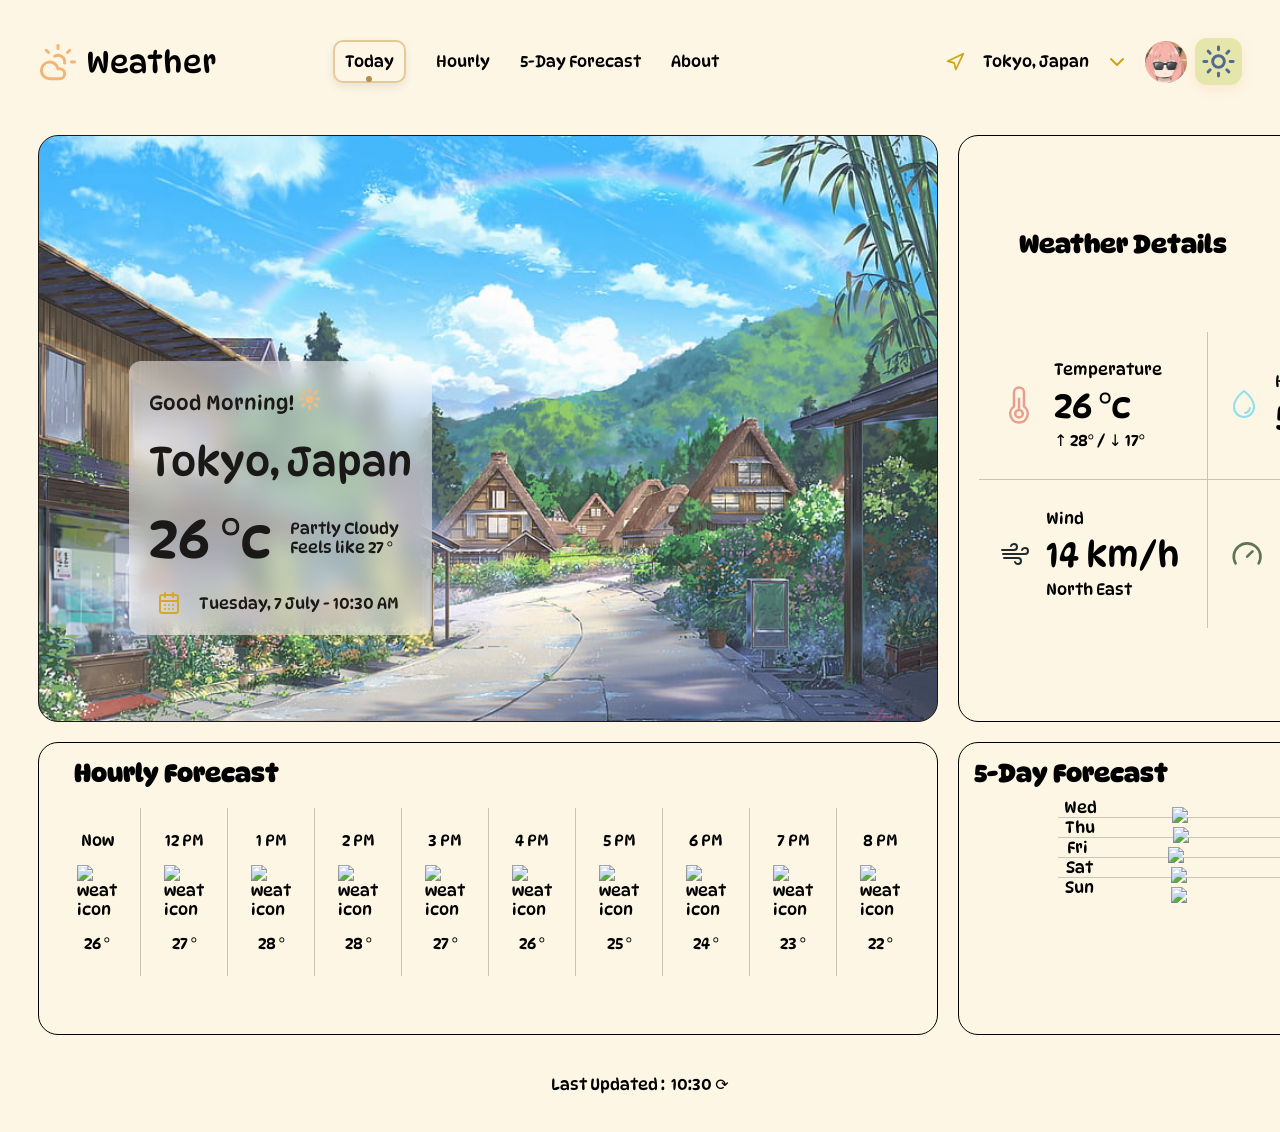
==== index.html @ 574ff9b2 "Corrected file name" ====
<!DOCTYPE html>
<html lang="en">

<head>
    <meta charset="UTF-8">
    <meta name="viewport" content="width=device-width, initial-scale=1.0">
    <title>Document</title>
    <link rel="stylesheet" href="styles.css">
    <link rel="preconnect" href="https://fonts.googleapis.com">
    <link rel="preconnect" href="https://fonts.gstatic.com" crossorigin>
    <link rel="preconnect" href="https://fonts.googleapis.com">
    <link rel="preconnect" href="https://fonts.gstatic.com" crossorigin>
    <link href="https://fonts.googleapis.com/css2?family=DynaPuff:wght@400..700&display=swap" rel="stylesheet">
</head>

<body>
    <header>
        <div class="logo-group">
            <svg xmlns="http://www.w3.org/2000/svg" width="44" height="44" viewBox="0 0 24 24" fill="none"
                stroke="#f2b575" stroke-width="1.75" stroke-linecap="round" stroke-linejoin="round"
                class="lucide lucide-cloud-sun-icon lucide-cloud-sun">
                <path d="M12 2v2" />
                <path d="m4.93 4.93 1.41 1.41" />
                <path d="M20 12h2" />
                <path d="m19.07 4.93-1.41 1.41" />
                <path d="M15.947 12.65a4 4 0 0 0-5.925-4.128" />
                <path d="M13 22H7a5 5 0 1 1 4.9-6H13a3 3 0 0 1 0 6Z" />
            </svg>

            <span>Weather</span>
        </div>

        <nav class="nav-links">
            <ul>
                <li class="today">Today

                </li>
                <li>Hourly</li>
                <li>5-Day Forecast</li>
                <li>About</li>
            </ul>
        </nav>

        <div class="location">
            <svg xmlns="http://www.w3.org/2000/svg" width="20" height="20" viewBox="0 0 24 24" fill="none"
                stroke="currentColor" stroke-width="2" stroke-linecap="round" stroke-linejoin="round"
                class="lucide lucide-navigation-icon lucide-navigation">
                <polygon points="3 11 22 2 13 21 11 13 3 11" />
            </svg>

            <span>Tokyo, Japan</span>

            <svg xmlns="http://www.w3.org/2000/svg" width="24" height="24" viewBox="0 0 24 24" fill="none"
                stroke="currentColor" stroke-width="2" stroke-linecap="round" stroke-linejoin="round"
                class="lucide lucide-chevron-down-icon lucide-chevron-down">
                <path d="m6 9 6 6 6-6" />
            </svg>

            <img src="./assets/profile.jpg" alt="user-profile-picture" class="profile-picture">
                    <svg xmlns="http://www.w3.org/2000/svg" width="34" height="34" viewBox="0 0 24 24" fill="none"
            stroke="currentColor" stroke-width="2" stroke-linecap="round" stroke-linejoin="round"
            class="lucide lucide-sun-moon-icon lucide-sun-moon">
            <path d="M12 2v2" />
            <path d="M12 20v2" />
            <path d="m4.9 4.9 1.4 1.4" />
            <path d="m17.7 17.7 1.4 1.4" />
            <path d="M2 12h2" />
            <path d="M20 12h2" />
            <path d="m6.3 17.7-1.4 1.4" />
            <path d="m19.1 4.9-1.4 1.4" />
            <circle cx="12" cy="12" r="4" />
        </svg>
        </div>
    </header>

    <main class="four-boxes">

        <div class="first-box">
            <div class="content">
                <div>
                    <span class="highlight highlight1">Good Morning! <span class="sun"> &#x2600;</span></span>

                </div>
                <div>
                    <span class="highlight highlight2">Tokyo, Japan</span>
                </div>
                <div class="temperature-detail">
                    <span class="highlight highlight3">26 &deg;c</span>
                    <div class="detail">
                        <span class="highlight">Partly Cloudy</span>
                        <span class="highlight">Feels like 27 &deg;</span>
                    </div>
                </div>
                <div class="calendar">
                    <svg xmlns="http://www.w3.org/2000/svg" width="24" height="24" viewBox="0 0 24 24" fill="none"
                        stroke="currentColor" stroke-width="2" stroke-linecap="round" stroke-linejoin="round"
                        class="lucide lucide-calendar-days-icon lucide-calendar-days">
                        <path d="M8 2v4" />
                        <path d="M16 2v4" />
                        <rect width="18" height="18" x="3" y="4" rx="2" />
                        <path d="M3 10h18" />
                        <path d="M8 14h.01" />
                        <path d="M12 14h.01" />
                        <path d="M16 14h.01" />
                        <path d="M8 18h.01" />
                        <path d="M12 18h.01" />
                        <path d="M16 18h.01" />
                    </svg>
                    <span class="highlight">Tuesday, 7 July - 10:30 AM</span>
                </div>
            </div>
        </div>

        <div class="second-box">
            <div class="cherry-blossom"></div>
            <span style="padding-left: 40px; font-size: 25px; font-weight: 700;">Weather Details</span>

            <div class="weather-grid">
                <div class="temp-detail">
                    <svg xmlns="http://www.w3.org/2000/svg" width="40" height="40" fill="#e89e8f" viewBox="0 0 256 256">
                        <path
                            d="M136,153V88a8,8,0,0,0-16,0v65a32,32,0,1,0,16,0Zm-8,47a16,16,0,1,1,16-16A16,16,0,0,1,128,200Zm40-66V48a40,40,0,0,0-80,0v86a64,64,0,1,0,80,0Zm-40,98a48,48,0,0,1-27.42-87.4A8,8,0,0,0,104,138V48a24,24,0,0,1,48,0v90a8,8,0,0,0,3.42,6.56A48,48,0,0,1,128,232Z">
                        </path>
                    </svg>
                    <div class="temp-detail1">
                        <span>Temperature</span>
                        <span style="font-size: 35px;">26 &deg;c</span>
                        <span>&uarr; 28&deg; / &darr; 17&deg;</span>
                    </div>
                </div>
                <div class="humidity">
                    <svg xmlns="http://www.w3.org/2000/svg" width="32" height="32" fill="#91dee8" viewBox="0 0 256 256">
                        <path
                            d="M174,47.75a254.19,254.19,0,0,0-41.45-38.3,8,8,0,0,0-9.18,0A254.19,254.19,0,0,0,82,47.75C54.51,79.32,40,112.6,40,144a88,88,0,0,0,176,0C216,112.6,201.49,79.32,174,47.75ZM128,216a72.08,72.08,0,0,1-72-72c0-57.23,55.47-105,72-118,16.53,13,72,60.75,72,118A72.08,72.08,0,0,1,128,216Zm55.89-62.66a57.6,57.6,0,0,1-46.56,46.55A8.75,8.75,0,0,1,136,200a8,8,0,0,1-1.32-15.89c16.57-2.79,30.63-16.85,33.44-33.45a8,8,0,0,1,15.78,2.68Z">
                        </path>
                    </svg>
                    <div class="humidity1">
                        <span>Humidity</span>
                        <span style="font-size: 35px;">58%</span>
                    </div>

                </div>
                <div class="wind">
                    <svg xmlns="http://www.w3.org/2000/svg" width="32" height="32" fill="#22292a" viewBox="0 0 256 256">
                        <path
                            d="M184,184a32,32,0,0,1-32,32c-13.7,0-26.95-8.93-31.5-21.22a8,8,0,0,1,15-5.56C137.74,195.27,145,200,152,200a16,16,0,0,0,0-32H40a8,8,0,0,1,0-16H152A32,32,0,0,1,184,184Zm-64-80a32,32,0,0,0,0-64c-13.7,0-26.95,8.93-31.5,21.22a8,8,0,0,0,15,5.56C105.74,60.73,113,56,120,56a16,16,0,0,1,0,32H24a8,8,0,0,0,0,16Zm88-32c-13.7,0-26.95,8.93-31.5,21.22a8,8,0,0,0,15,5.56C193.74,92.73,201,88,208,88a16,16,0,0,1,0,32H32a8,8,0,0,0,0,16H208a32,32,0,0,0,0-64Z">
                        </path>
                    </svg>
                    <div class="wind1">
                        <span>Wind</span>
                        <span style="font-size: 35px;">14 km/h</span>
                        <span>North East</span>
                    </div>

                </div>

                <div class="pressure">
                    <svg xmlns="http://www.w3.org/2000/svg" width="32" height="32" viewBox="0 0 24 24" fill="none"
                        stroke="#5e7552" stroke-width="2" stroke-linecap="round" stroke-linejoin="round"
                        class="lucide lucide-gauge-icon lucide-gauge">
                        <path d="m12 14 4-4" />
                        <path d="M3.34 19a10 10 0 1 1 17.32 0" />
                    </svg>
                    <div class="pressure1">
                        <span>Pressure</span>
                        <span style="font-size: 35px;">1014 hPa</span>
                    </div>
                </div>
            </div>
        </div>

        <div class="third-box">
            <span style="font-size: 25px; padding-left: 20px; font-weight: 700;">Hourly Forecast</span>

            <div class="hourly-cards js-hourly-cards"> </div>

        </div>

        <div class="fourth-box">
            <span style=" font-size: 25px; font-weight: 700;">5-Day Forecast</span>

            <div class="daily-cards">
                <div class="js-daily-card">

                </div>
            </div>
        </div>
    </main>

    <footer>
        <span>Last Updated : &nbsp;10:30 &#x27F3;</span>
    </footer>
    <script src="./scripts/cards.js"></script>

</body>

</html>
---- styles.css ----
body {
    background-color: rgba(253, 246, 229);
    font-family: "DynaPuff", system-ui;
    padding: 30px;
    position: relative;
}

header {
    display: flex;
    align-items: center;
    justify-content: space-between;
}

.logo-group {
    display: flex;
    align-items: center;
    /* this is the key property */
    gap: 8px;
    font-size: 30px;

}

header {
    margin-bottom: 50px;
}

.nav-links {
    margin-left: -100px;
}

.nav-links ul {
    display: flex;
    align-items: center;
    justify-content: center;
    gap: 30px;
    list-style: none;
    margin: 0;
    padding: 0;
}

.location {
    display: flex;
    align-items: center;
    /* this is the key property */
    gap: 8px;
}

.profile-picture {
    width: 42px;
    height: 42px;
    border-radius: 50%;
    object-fit: cover;
}

.first-box {
    display: flex;
    flex-direction: row;
    align-items: center;
    background-image: url(./assets/scenery1.jpg);
    opacity: 0.9;
    background-size: cover;
    /* fills the box without stretching */
    background-position: center;
    /* centers the image within the box */
    background-repeat: no-repeat;
    /* prevents tiling */
    border-radius: 20px;
    border-style: solid;
    border-width: 1px;
    border-color: black;
}

.temperature-detail {
    display: flex;
    align-items: center;
    gap: 20px;
}

.content {
    margin-left: 90px;
    margin-top: 140px;
    padding: 0px;
    display: grid;
    gap: 20px;
    background-color: white;
    backdrop-filter: blur(10px);
    background: rgba(255, 255, 255, 0.5);
    border-radius: 12px;
    padding: 20px;
}

.detail {
    display: inline-flex;
    flex-direction: column;
}

.highlight {
    border-radius: 10px;
}

.highlight1 {
    font-size: 20px;
}

.highlight2 {
    font-size: 40px;
}

.highlight3 {
    font-size: 55px;
}

.calendar {
    display: flex;
    align-items: center;
    gap: 10px;
}

.sun {
    color: #f2b575;
    font-size: 30px;
}

.four-boxes {
    display: grid;
    grid-template-columns: 900px 500px;
    grid-template-rows: 2fr 1fr;
    min-height: 100vh;
    gap: 20px;
}

.weather-grid {
    display: grid;
    grid-template-columns: 1fr 1fr;
    grid-template-rows: 1fr 1fr;
    justify-content: center;
    backdrop-filter: blur(1px);
}

.temp-detail {
    display: flex;
    align-items: center;
    gap: 15px;
    border-right: 1px solid rgba(0, 0, 0, 0.2);
    border-bottom: 1px solid rgba(0, 0, 0, 0.2);
    padding: 20px;
}

.temp-detail1 {
    display: flex;
    flex-direction: column;
    gap: 5px;
}

.humidity {
    display: flex;
    flex-direction: row;
    align-items: center;
    gap: 15px;
    border-bottom: 1px solid rgba(0, 0, 0, 0.2);
    padding: 20px;
}

.humidity1 {
    display: flex;
    flex-direction: column;
    gap: 5px;
}

.wind {
    display: flex;
    flex-direction: row;
    align-items: center;
    gap: 15px;
    border-right: 1px solid rgba(0, 0, 0, 0.2);
    padding: 20px;
}

.wind1 {
    display: flex;
    flex-direction: column;
    gap: 5px;
}

.pressure {
    display: flex;
    flex-direction: row;
    align-items: center;
    gap: 15px;
    padding: 20px;
}

.pressure1 {
    display: flex;
    flex-direction: column;
    gap: 5px;
}

.second-box {
    display: flex;
    flex-direction: column;
    justify-content: space-evenly;
    border-radius: 20px;
    border-style: solid;
    border-width: 1px;
    border-color: black;
    padding: 20px;
    position: relative;
    overflow: hidden;

}

.cherry-blossom {
    position: absolute;
    top: -20px;
    /* small positive offset — stays INSIDE the box, not overlapping border */
    left: -300px;
    width: 800px;
    height: 1000px;
    background-image: url(./assets/cherrytree.png);
    background-size: contain;
    background-repeat: no-repeat;
    z-index: 0;
    /* sits above the box background, but... */
    pointer-events: none;
    opacity: 0.7;
}

.second-box>span,
.weather-grid {
    position: relative;
    z-index: 1;
}

.hourly-cards {
    display: flex;
    margin-top: 20px;
    margin-bottom: 20px;

}

.icon {
    width: 40px;
}

.card {
    display: flex;
    flex-direction: column;
    justify-content: center;
    align-items: center;
    border-right: 1px solid black;
    border-right: 1px solid rgba(0, 0, 0, 0.2);
    padding: 23px;
    gap: 15px;
    font-size: 16px;
}

.third-box {
    border: 1px solid black;
    padding: 15px;
    border-radius: 20px
}

.last-card {
    border: none;
}

.daily-cards {
    display: flex;
    flex-direction: column;
    align-items: center;
    /* centers vertically on the same axis */
    justify-content: center;
    /* centers the group horizontally */
    /* spacing between day / icon / temp */


    margin-top: 10px;
    gap: 606px;

    /* force single line, no dropping down */
}

.daily-card {

    width: 300px;
    display: flex;
    flex-direction: row;
    align-items: center;
    /* centers vertically on the same axis */

    /* centers the group horizontally */
    /* spacing between day / icon / temp */
    justify-content: space-evenly;

    gap: 70px;

    /* force single line, no dropping down */
    border-bottom: 1px solid black;
    border-bottom: 1px solid rgba(0, 0, 0, 0.2);


}

.daily-card img {
    width: 45px;
    display: block;
    transform: translateY(8px);
    /* adjust value to taste */
}

.fourth-box {
    border: 1px solid black;
    padding: 15px;
    border-radius: 20px;

}

.daily-card:last-child {
    border-bottom: none;
}




.today {
    border: 2px solid #e4c999;
    border-radius: 10px;
    padding: 10px;
    box-shadow: 0 4px 10px rgba(0, 0, 0, 0.08);
    position: relative;
}

.today::after {
    content: "";
    width: 6px;
    height: 6px;
    background-color: #b78e47;
    border-radius: 50%;
    position: absolute;
    bottom: -1px;
    /* half the dot's height, so it straddles the border */
    left: 50%;
    transform: translateX(-50%);
    /* centers it horizontally regardless of box width */

}

.today:hover {
    cursor: pointer;
}


.today:active {
    box-shadow: 0 2px 4px rgba(247, 232, 207, 0.5);
    transform: translateY(1px);
}

footer {
    display: flex;
    align-items: center;
    justify-content: center;
    margin-top: 40px;
}



.lucide {
    width: 40px;
    display: flex;
    color: rgb(206, 162, 17);
}


.lucide-sun-moon {

    width: 35px;
    height: 35px;
    display: flex;
    color:  #536892;
    background: rgba(212, 220, 133, 0.6);
    border-radius: 12px;
    padding: 6px;
    cursor: pointer;
    box-shadow: 0 4px 14px rgba(242, 181, 117, 0.2);
}
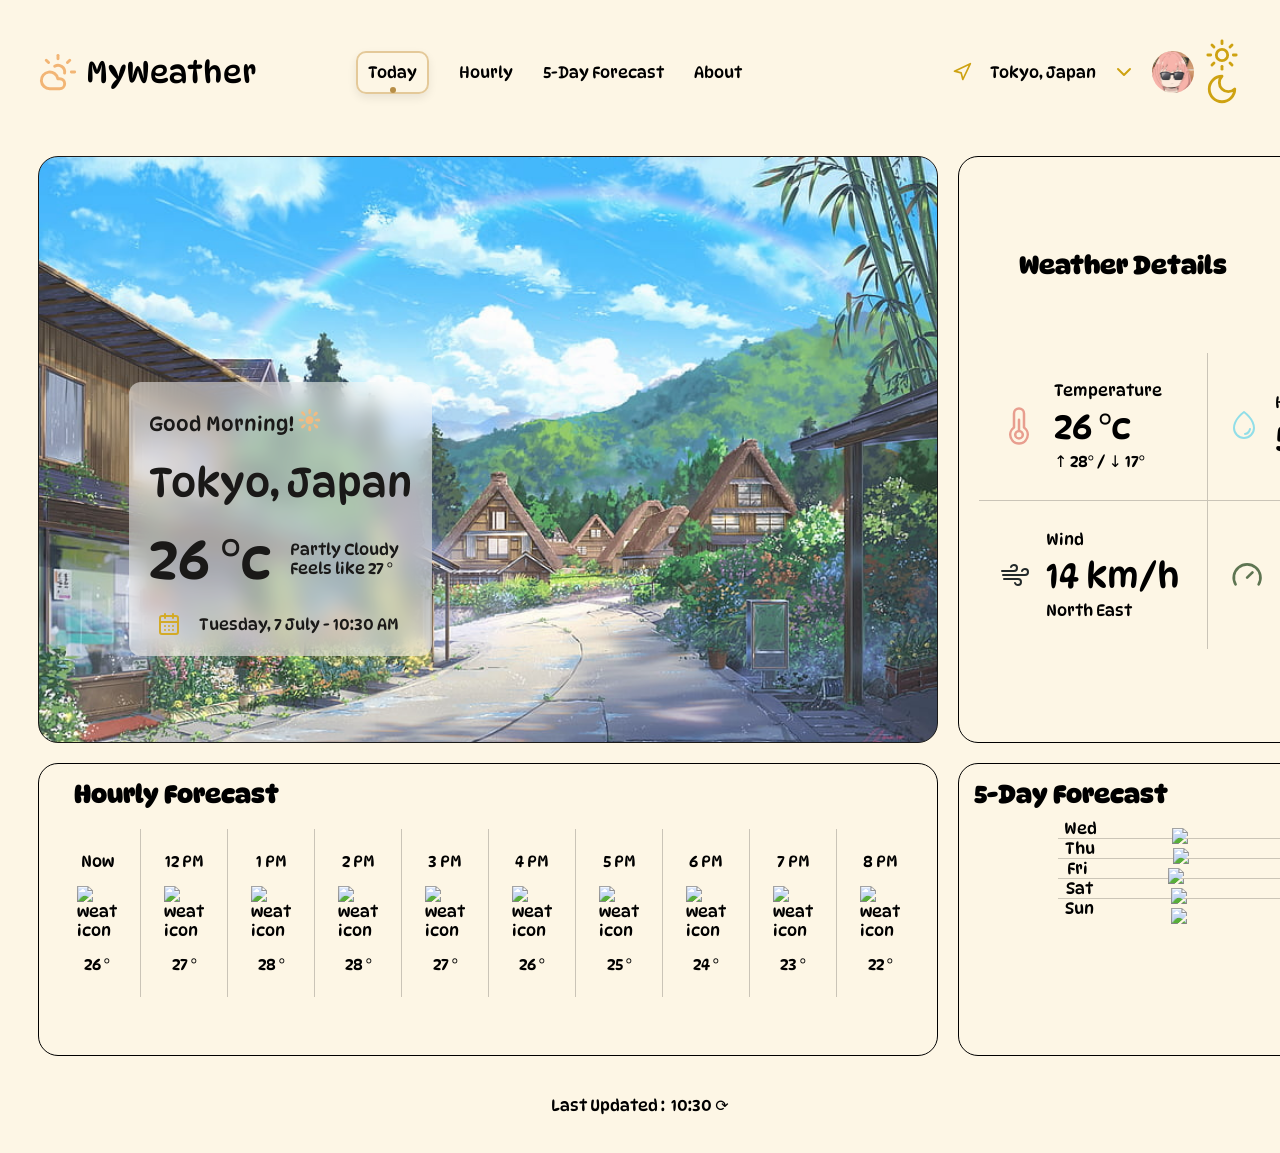
==== commit b64fc73e: "Frontend Version" ====
--- a/index.html
+++ b/index.html
@@ -4,7 +4,7 @@
 <head>
     <meta charset="UTF-8">
     <meta name="viewport" content="width=device-width, initial-scale=1.0">
-    <title>Document</title>
+    <title>MyWeather</title>
     <link rel="stylesheet" href="styles.css">
     <link rel="preconnect" href="https://fonts.googleapis.com">
     <link rel="preconnect" href="https://fonts.gstatic.com" crossorigin>
@@ -27,7 +27,7 @@
                 <path d="M13 22H7a5 5 0 1 1 4.9-6H13a3 3 0 0 1 0 6Z" />
             </svg>
 
-            <span>Weather</span>
+            <span>MyWeather</span>
         </div>
 
         <nav class="nav-links">
@@ -42,34 +42,47 @@
         </nav>
 
         <div class="location">
-            <svg xmlns="http://www.w3.org/2000/svg" width="20" height="20" viewBox="0 0 24 24" fill="none"
-                stroke="currentColor" stroke-width="2" stroke-linecap="round" stroke-linejoin="round"
-                class="lucide lucide-navigation-icon lucide-navigation">
-                <polygon points="3 11 22 2 13 21 11 13 3 11" />
-            </svg>
-
-            <span>Tokyo, Japan</span>
-
-            <svg xmlns="http://www.w3.org/2000/svg" width="24" height="24" viewBox="0 0 24 24" fill="none"
-                stroke="currentColor" stroke-width="2" stroke-linecap="round" stroke-linejoin="round"
-                class="lucide lucide-chevron-down-icon lucide-chevron-down">
-                <path d="m6 9 6 6 6-6" />
-            </svg>
-
-            <img src="./assets/profile.jpg" alt="user-profile-picture" class="profile-picture">
-                    <svg xmlns="http://www.w3.org/2000/svg" width="34" height="34" viewBox="0 0 24 24" fill="none"
+            <div class="location">
+    <svg xmlns="http://www.w3.org/2000/svg" width="20" height="20" viewBox="0 0 24 24" fill="none"
+        stroke="currentColor" stroke-width="2" stroke-linecap="round" stroke-linejoin="round"
+        class="lucide lucide-navigation-icon lucide-navigation">
+        <polygon points="3 11 22 2 13 21 11 13 3 11" />
+    </svg>
+
+    <span>Tokyo, Japan</span>
+
+    <svg xmlns="http://www.w3.org/2000/svg" width="24" height="24" viewBox="0 0 24 24" fill="none"
+        stroke="currentColor" stroke-width="2" stroke-linecap="round" stroke-linejoin="round"
+        class="lucide lucide-chevron-down-icon lucide-chevron-down">
+        <path d="m6 9 6 6 6-6" />
+    </svg>
+
+    <img src="./assets/profile.jpg" alt="user-profile-picture" class="profile-picture">
+
+    <span class="theme-toggle">
+        <!-- Sun icon: visible in light mode -->
+        <svg xmlns="http://www.w3.org/2000/svg" width="34" height="34" viewBox="0 0 24 24" fill="none"
             stroke="currentColor" stroke-width="2" stroke-linecap="round" stroke-linejoin="round"
-            class="lucide lucide-sun-moon-icon lucide-sun-moon">
+            class="lucide lucide-sun theme-icon-sun">
+            <circle cx="12" cy="12" r="4" />
             <path d="M12 2v2" />
             <path d="M12 20v2" />
-            <path d="m4.9 4.9 1.4 1.4" />
-            <path d="m17.7 17.7 1.4 1.4" />
+            <path d="m4.93 4.93 1.41 1.41" />
+            <path d="m17.66 17.66 1.41 1.41" />
             <path d="M2 12h2" />
             <path d="M20 12h2" />
-            <path d="m6.3 17.7-1.4 1.4" />
-            <path d="m19.1 4.9-1.4 1.4" />
-            <circle cx="12" cy="12" r="4" />
+            <path d="m6.34 17.66-1.41 1.41" />
+            <path d="m19.07 4.93-1.41 1.41" />
         </svg>
+
+        <!-- Moon icon: visible in dark mode -->
+        <svg xmlns="http://www.w3.org/2000/svg" width="34" height="34" viewBox="0 0 24 24" fill="none"
+            stroke="currentColor" stroke-width="2" stroke-linecap="round" stroke-linejoin="round"
+            class="lucide lucide-moon theme-icon-moon">
+            <path d="M12 3a6 6 0 0 0 9 9 9 9 0 1 1-9-9Z" />
+        </svg>
+    </span>
+</div>
         </div>
     </header>
 
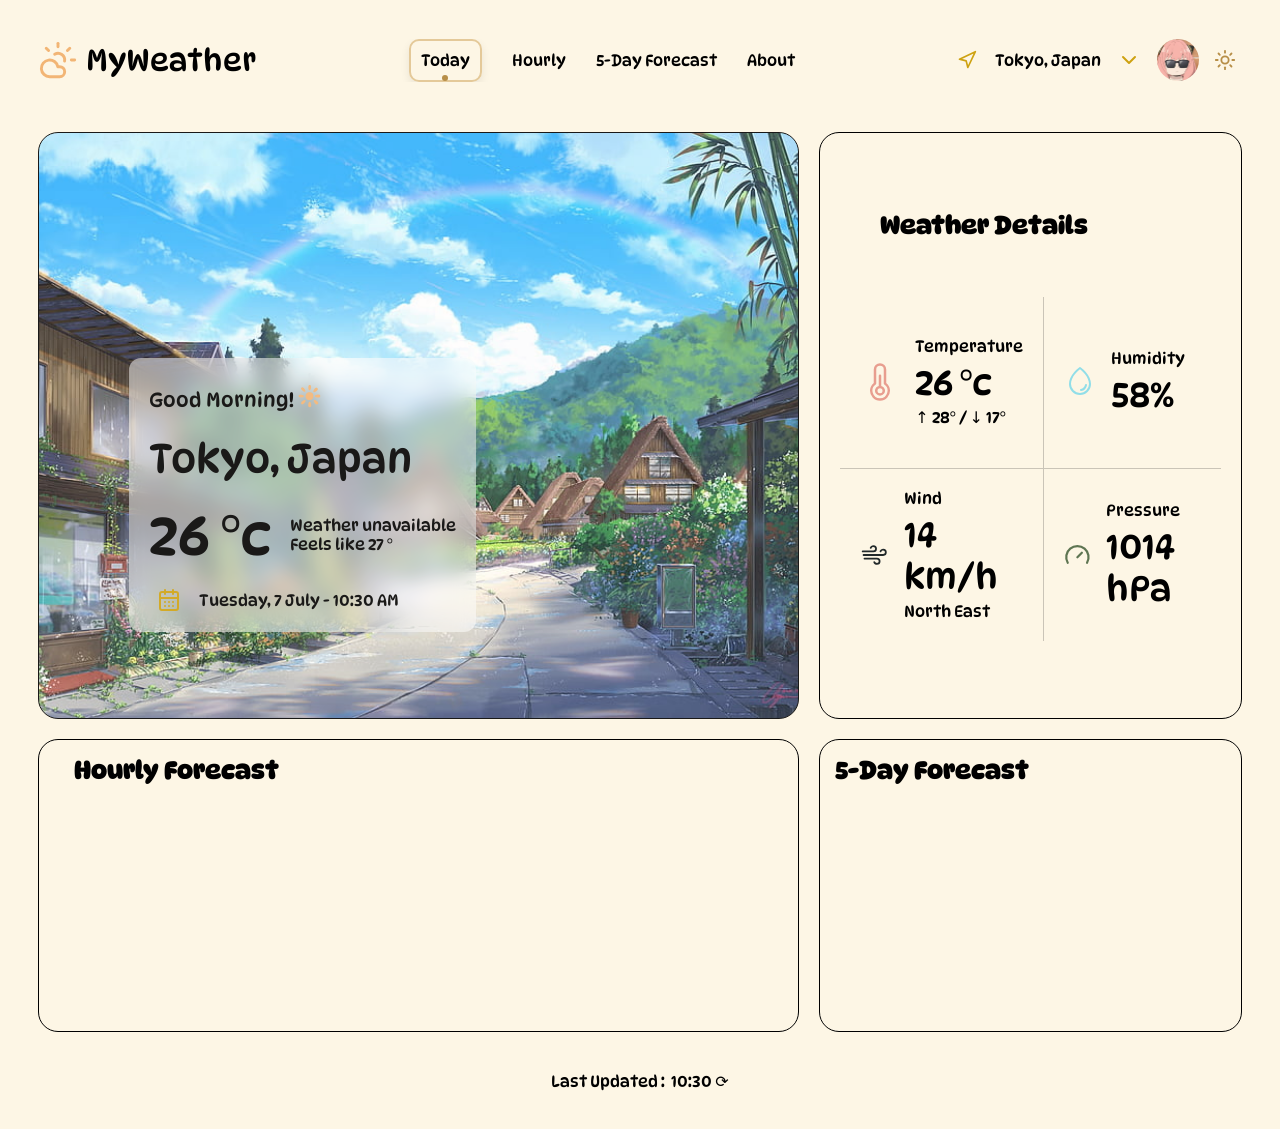
==== commit c9bd6775: "functional" ====
--- a/index.html
+++ b/index.html
@@ -32,12 +32,10 @@
 
         <nav class="nav-links">
             <ul>
-                <li class="today">Today
-
-                </li>
-                <li>Hourly</li>
-                <li>5-Day Forecast</li>
-                <li>About</li>
+                <li class="today" data-tab="today">Today</li>
+                <li data-tab="hourly">Hourly</li>
+                <li data-tab="daily">5-Day Forecast</li>
+                <li data-tab="about">About</li>
             </ul>
         </nav>
 
@@ -49,11 +47,11 @@
         <polygon points="3 11 22 2 13 21 11 13 3 11" />
     </svg>
 
-    <span>Tokyo, Japan</span>
+    <span id="header-location-name">Tokyo, Japan</span>
 
     <svg xmlns="http://www.w3.org/2000/svg" width="24" height="24" viewBox="0 0 24 24" fill="none"
         stroke="currentColor" stroke-width="2" stroke-linecap="round" stroke-linejoin="round"
-        class="lucide lucide-chevron-down-icon lucide-chevron-down">
+        class="lucide lucide-chevron-down-icon lucide-chevron-down" id="location-search-trigger" style="cursor:pointer;">
         <path d="m6 9 6 6 6-6" />
     </svg>
 
@@ -88,20 +86,20 @@
 
     <main class="four-boxes">
 
-        <div class="first-box">
+        <div class="first-box" id="section-today">
             <div class="content">
                 <div>
-                    <span class="highlight highlight1">Good Morning! <span class="sun"> &#x2600;</span></span>
+                    <span class="highlight highlight1"><span id="greeting">Good Morning!</span> <span class="sun" id="hero-emoji">&#x2600;</span></span>
 
                 </div>
                 <div>
-                    <span class="highlight highlight2">Tokyo, Japan</span>
+                    <span class="highlight highlight2" id="hero-location">Tokyo, Japan</span>
                 </div>
                 <div class="temperature-detail">
-                    <span class="highlight highlight3">26 &deg;c</span>
+                    <span class="highlight highlight3" id="hero-temp">26 &deg;c</span>
                     <div class="detail">
-                        <span class="highlight">Partly Cloudy</span>
-                        <span class="highlight">Feels like 27 &deg;</span>
+                        <span class="highlight" id="hero-condition">Partly Cloudy</span>
+                        <span class="highlight" id="hero-feelslike">Feels like 27 &deg;</span>
                     </div>
                 </div>
                 <div class="calendar">
@@ -119,7 +117,7 @@
                         <path d="M12 18h.01" />
                         <path d="M16 18h.01" />
                     </svg>
-                    <span class="highlight">Tuesday, 7 July - 10:30 AM</span>
+                    <span class="highlight" id="hero-datetime">Tuesday, 7 July - 10:30 AM</span>
                 </div>
             </div>
         </div>
@@ -137,8 +135,8 @@
                     </svg>
                     <div class="temp-detail1">
                         <span>Temperature</span>
-                        <span style="font-size: 35px;">26 &deg;c</span>
-                        <span>&uarr; 28&deg; / &darr; 17&deg;</span>
+                        <span style="font-size: 35px;" id="detail-temp">26 &deg;c</span>
+                        <span id="detail-temp-range">&uarr; 28&deg; / &darr; 17&deg;</span>
                     </div>
                 </div>
                 <div class="humidity">
@@ -149,7 +147,7 @@
                     </svg>
                     <div class="humidity1">
                         <span>Humidity</span>
-                        <span style="font-size: 35px;">58%</span>
+                        <span style="font-size: 35px;" id="detail-humidity">58%</span>
                     </div>
 
                 </div>
@@ -161,8 +159,8 @@
                     </svg>
                     <div class="wind1">
                         <span>Wind</span>
-                        <span style="font-size: 35px;">14 km/h</span>
-                        <span>North East</span>
+                        <span style="font-size: 35px;" id="detail-wind-speed">14 km/h</span>
+                        <span id="detail-wind-dir">North East</span>
                     </div>
 
                 </div>
@@ -176,20 +174,20 @@
                     </svg>
                     <div class="pressure1">
                         <span>Pressure</span>
-                        <span style="font-size: 35px;">1014 hPa</span>
+                        <span style="font-size: 35px;" id="detail-pressure">1014 hPa</span>
                     </div>
                 </div>
             </div>
         </div>
 
-        <div class="third-box">
+        <div class="third-box" id="section-hourly">
             <span style="font-size: 25px; padding-left: 20px; font-weight: 700;">Hourly Forecast</span>
 
             <div class="hourly-cards js-hourly-cards"> </div>
 
         </div>
 
-        <div class="fourth-box">
+        <div class="fourth-box" id="section-daily">
             <span style=" font-size: 25px; font-weight: 700;">5-Day Forecast</span>
 
             <div class="daily-cards">
@@ -201,7 +199,7 @@
     </main>
 
     <footer>
-        <span>Last Updated : &nbsp;10:30 &#x27F3;</span>
+        <span>Last Updated : &nbsp;<span id="last-updated">10:30</span> <span id="refresh-btn" style="cursor:pointer;" title="Refresh weather">&#x27F3;</span></span>
     </footer>
     <script src="./scripts/cards.js"></script>
 
--- a/styles.css
+++ b/styles.css
@@ -5,19 +5,127 @@
     position: relative;
 }
 
+body.change-theme {
+    background-color: black;
+    color: rgba(253, 246, 229);
+}
+
+body.change-theme .second-box,
+body.change-theme .third-box,
+body.change-theme .fourth-box {
+    background: rgba(255, 255, 255, 0.1);
+    backdrop-filter: blur(16px);
+    -webkit-backdrop-filter: blur(16px);
+    border: 1px solid rgba(255, 255, 255, 0.25);
+    box-shadow: 0 8px 32px rgba(0, 0, 0, 0.35);
+}
+
+body.change-theme .second-box .weather-grid {
+    backdrop-filter: none !important;
+}
+
+body.change-theme .second-box .weather-grid > div {
+    background: transparent !important;
+    backdrop-filter: none !important;
+}
+
+body.change-theme .temp-detail,
+body.change-theme .humidity,
+body.change-theme .wind,
+body.change-theme .pressure,
+body.change-theme .card,
+body.change-theme .daily-card {
+    border-color: rgba(253, 246, 229, 0.2) !important;
+}
+
+
+.theme-toggle {
+    position: relative;
+    display: flex;
+    align-items: center;
+    justify-content: center;
+    width: 35px;
+    height: 35px;
+    border-radius: 12px;
+    cursor: pointer;
+    overflow: hidden;
+    flex-shrink: 0;
+}
+
+.theme-toggle .theme-icon-sun,
+.theme-toggle .theme-icon-moon {
+    position: absolute;
+    display: block;
+    padding: 6px;
+    transition: opacity 0.4s ease, transform 0.4s ease;
+}
+
+
+.theme-toggle .theme-icon-sun {
+    color: #b78e47;
+    opacity: 1;
+    transform: rotate(0deg) scale(1);
+}
+
+.theme-toggle .theme-icon-moon {
+    color: #cdd6f4;
+    opacity: 0;
+    transform: rotate(90deg) scale(0.5);
+    pointer-events: none;
+}
+
+/* Dark mode: moon visible, sun hidden */
+body.change-theme .theme-toggle .theme-icon-sun {
+    opacity: 0;
+    transform: rotate(-90deg) scale(0.5);
+    pointer-events: none;
+}
+
+body.change-theme .theme-toggle .theme-icon-moon {
+    opacity: 1;
+    transform: rotate(0deg) scale(1);
+    pointer-events: none;
+}
+
+
+body,
+.first-box,
+.first-box .content,
+.second-box,
+.third-box,
+.fourth-box,
+.second-box .weather-grid > div,
+.temp-detail,
+.humidity,
+.wind,
+.pressure,
+.card,
+.daily-card {
+    transition: background-color 0.4s ease,
+                background 0.4s ease,
+                border-color 0.4s ease,
+                color 0.4s ease,
+                box-shadow 0.4s ease;
+}
+
+* {
+    box-sizing: border-box;
+}
+
 header {
     display: flex;
     align-items: center;
     justify-content: space-between;
+    flex-wrap: wrap;
+    gap: 16px;
 }
 
 .logo-group {
     display: flex;
     align-items: center;
-    /* this is the key property */
     gap: 8px;
     font-size: 30px;
-
+    flex-shrink: 0;
 }
 
 header {
@@ -25,7 +133,15 @@
 }
 
 .nav-links {
-    margin-left: -100px;
+    margin-left: 0;
+    flex: 1 1 auto;
+    min-width: 0;
+    overflow-x: auto;
+    scrollbar-width: none;
+}
+
+.nav-links::-webkit-scrollbar {
+    display: none;
 }
 
 .nav-links ul {
@@ -36,13 +152,14 @@
     list-style: none;
     margin: 0;
     padding: 0;
+    white-space: nowrap;
 }
 
 .location {
     display: flex;
     align-items: center;
-    /* this is the key property */
     gap: 8px;
+    flex-wrap: wrap;
 }
 
 .profile-picture {
@@ -50,6 +167,7 @@
     height: 42px;
     border-radius: 50%;
     object-fit: cover;
+    flex-shrink: 0;
 }
 
 .first-box {
@@ -59,21 +177,20 @@
     background-image: url(./assets/scenery1.jpg);
     opacity: 0.9;
     background-size: cover;
-    /* fills the box without stretching */
     background-position: center;
-    /* centers the image within the box */
     background-repeat: no-repeat;
-    /* prevents tiling */
     border-radius: 20px;
     border-style: solid;
     border-width: 1px;
     border-color: black;
+    min-height: 320px;
 }
 
 .temperature-detail {
     display: flex;
     align-items: center;
     gap: 20px;
+    flex-wrap: wrap;
 }
 
 .content {
@@ -87,6 +204,7 @@
     background: rgba(255, 255, 255, 0.5);
     border-radius: 12px;
     padding: 20px;
+    max-width: 100%;
 }
 
 .detail {
@@ -114,6 +232,7 @@
     display: flex;
     align-items: center;
     gap: 10px;
+    flex-wrap: wrap;
 }
 
 .sun {
@@ -123,7 +242,7 @@
 
 .four-boxes {
     display: grid;
-    grid-template-columns: 900px 500px;
+    grid-template-columns: minmax(0, 1.8fr) minmax(0, 1fr);
     grid-template-rows: 2fr 1fr;
     min-height: 100vh;
     gap: 20px;
@@ -207,13 +326,11 @@
     padding: 20px;
     position: relative;
     overflow: hidden;
-
 }
 
 .cherry-blossom {
     position: absolute;
     top: -20px;
-    /* small positive offset — stays INSIDE the box, not overlapping border */
     left: -300px;
     width: 800px;
     height: 1000px;
@@ -221,7 +338,6 @@
     background-size: contain;
     background-repeat: no-repeat;
     z-index: 0;
-    /* sits above the box background, but... */
     pointer-events: none;
     opacity: 0.7;
 }
@@ -236,11 +352,13 @@
     display: flex;
     margin-top: 20px;
     margin-bottom: 20px;
-
+    overflow-x: auto;
+    gap: 4px;
+    -webkit-overflow-scrolling: touch;
 }
 
 .icon {
-    width: 40px;
+    width: 40px
 }
 
 .card {
@@ -248,17 +366,18 @@
     flex-direction: column;
     justify-content: center;
     align-items: center;
-    border-right: 1px solid black;
     border-right: 1px solid rgba(0, 0, 0, 0.2);
     padding: 23px;
     gap: 15px;
     font-size: 16px;
+    flex: 0 0 auto;
 }
 
 .third-box {
     border: 1px solid black;
     padding: 15px;
-    border-radius: 20px
+    border-radius: 20px;
+    min-width: 0;
 }
 
 .last-card {
@@ -268,60 +387,41 @@
 .daily-cards {
     display: flex;
     flex-direction: column;
-    align-items: center;
-    /* centers vertically on the same axis */
-    justify-content: center;
-    /* centers the group horizontally */
-    /* spacing between day / icon / temp */
-
-
+    align-items: stretch;
+    justify-content: flex-start;
     margin-top: 10px;
-    gap: 606px;
-
-    /* force single line, no dropping down */
+    gap: 12px;
 }
 
 .daily-card {
-
-    width: 300px;
+    width: 100%;
+    max-width: 300px;
+    margin: 0 auto;
     display: flex;
     flex-direction: row;
     align-items: center;
-    /* centers vertically on the same axis */
-
-    /* centers the group horizontally */
-    /* spacing between day / icon / temp */
     justify-content: space-evenly;
-
     gap: 70px;
-
-    /* force single line, no dropping down */
-    border-bottom: 1px solid black;
     border-bottom: 1px solid rgba(0, 0, 0, 0.2);
-
-
+    padding-bottom: 12px;
 }
 
 .daily-card img {
     width: 45px;
     display: block;
     transform: translateY(8px);
-    /* adjust value to taste */
 }
 
 .fourth-box {
     border: 1px solid black;
     padding: 15px;
     border-radius: 20px;
-
+    min-width: 0;
 }
 
 .daily-card:last-child {
     border-bottom: none;
 }
-
-
-
 
 .today {
     border: 2px solid #e4c999;
@@ -339,17 +439,13 @@
     border-radius: 50%;
     position: absolute;
     bottom: -1px;
-    /* half the dot's height, so it straddles the border */
     left: 50%;
     transform: translateX(-50%);
-    /* centers it horizontally regardless of box width */
-
 }
 
 .today:hover {
     cursor: pointer;
 }
-
 
 .today:active {
     box-shadow: 0 2px 4px rgba(247, 232, 207, 0.5);
@@ -363,25 +459,185 @@
     margin-top: 40px;
 }
 
-
-
 .lucide {
     width: 40px;
     display: flex;
     color: rgb(206, 162, 17);
 }
 
-
-.lucide-sun-moon {
-
-    width: 35px;
-    height: 35px;
-    display: flex;
-    color:  #536892;
-    background: rgba(212, 220, 133, 0.6);
-    border-radius: 12px;
-    padding: 6px;
-    cursor: pointer;
-    box-shadow: 0 4px 14px rgba(242, 181, 117, 0.2);
-}
-
+/* ==========================================================================
+   Responsive breakpoints
+   ========================================================================== */
+
+/* Large tablets / small laptops */
+@media (max-width: 1100px) {
+    .four-boxes {
+        grid-template-columns: minmax(0, 1fr);
+        grid-template-rows: auto;
+        min-height: auto;
+    }
+
+    .content {
+        margin-left: 40px;
+        margin-top: 60px;
+    }
+
+    .first-box {
+        min-height: 280px;
+    }
+}
+
+/* Tablets */
+@media (max-width: 768px) {
+    body {
+        padding: 20px;
+    }
+
+    header {
+        margin-bottom: 30px;
+    }
+
+    .nav-links {
+        order: 3;
+        flex-basis: 100%;
+        margin-left: 0;
+    }
+
+    .nav-links ul {
+        justify-content: flex-start;
+        gap: 20px;
+    }
+
+    .location {
+        gap: 6px;
+    }
+
+    .location span {
+        font-size: 14px;
+    }
+
+    .content {
+        margin-left: 20px;
+        margin-top: 30px;
+    }
+
+    .highlight3 {
+        font-size: 42px;
+    }
+
+    .highlight2 {
+        font-size: 30px;
+    }
+
+    .weather-grid {
+        grid-template-columns: 1fr;
+        grid-template-rows: none;
+    }
+
+    .temp-detail,
+    .wind {
+        border-right: none;
+    }
+
+    .temp-detail,
+    .humidity,
+    .wind {
+        border-bottom: 1px solid rgba(0, 0, 0, 0.2);
+    }
+
+    .cherry-blossom {
+        width: 500px;
+        height: 620px;
+        left: -220px;
+        opacity: 0.5;
+    }
+
+    .card {
+        padding: 16px;
+        font-size: 14px;
+    }
+}
+
+/* Phones */
+@media (max-width: 480px) {
+    body {
+        padding: 14px;
+    }
+
+    .logo-group {
+        font-size: 22px;
+    }
+
+    .logo-group svg {
+        width: 32px;
+        height: 32px;
+    }
+
+    header {
+        gap: 10px;
+    }
+
+    .location span {
+        display: none;
+    }
+
+   .lucide-navigation {
+    display: none;
+   }
+
+    .location .profile-picture,
+    .location .theme-toggle {
+        display: flex;
+    }
+
+    .content {
+        margin-left: 0;
+        margin-top: 20px;
+        padding: 16px;
+    }
+
+    .highlight3 {
+        font-size: 34px;
+    }
+
+    .highlight2 {
+        font-size: 24px;
+    }
+
+    .highlight1 {
+        font-size: 16px;
+    }
+
+    .temperature-detail {
+        gap: 12px;
+    }
+
+    .calendar span {
+        font-size: 14px;
+    }
+
+    .cherry-blossom {
+        display: none;
+    }
+
+    .weather-grid span {
+        font-size: 14px;
+    }
+
+    .temp-detail1 span:nth-child(2),
+    .humidity1 span:nth-child(2),
+    .wind1 span:nth-child(2),
+    .pressure1 span:nth-child(2) {
+        font-size: 26px !important;
+    }
+
+    .third-box,
+    .fourth-box {
+        padding: 12px;
+    }
+
+    .daily-card {
+        gap: 30px;
+        max-width: 100%;
+    }
+}
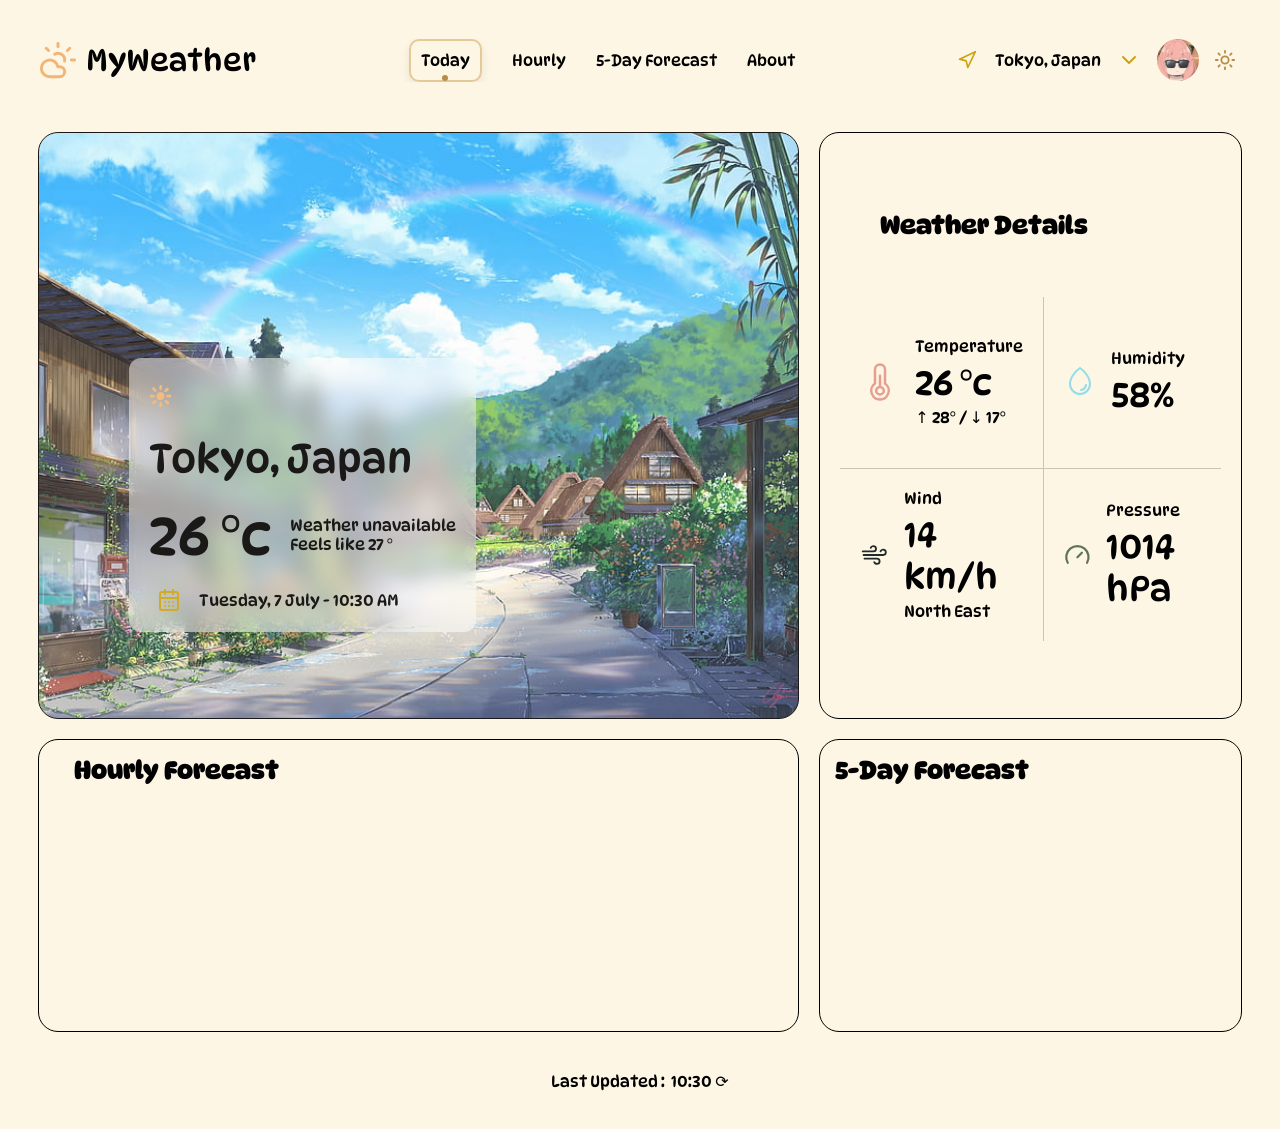
==== commit aaab87e7: "Fixed always showing good morning error" ====
--- a/index.html
+++ b/index.html
@@ -89,7 +89,7 @@
         <div class="first-box" id="section-today">
             <div class="content">
                 <div>
-                    <span class="highlight highlight1"><span id="greeting">Good Morning!</span> <span class="sun" id="hero-emoji">&#x2600;</span></span>
+                    <span class="highlight highlight1"><span id="greeting"></span> <span class="sun" id="hero-emoji">&#x2600;</span></span>
 
                 </div>
                 <div>
